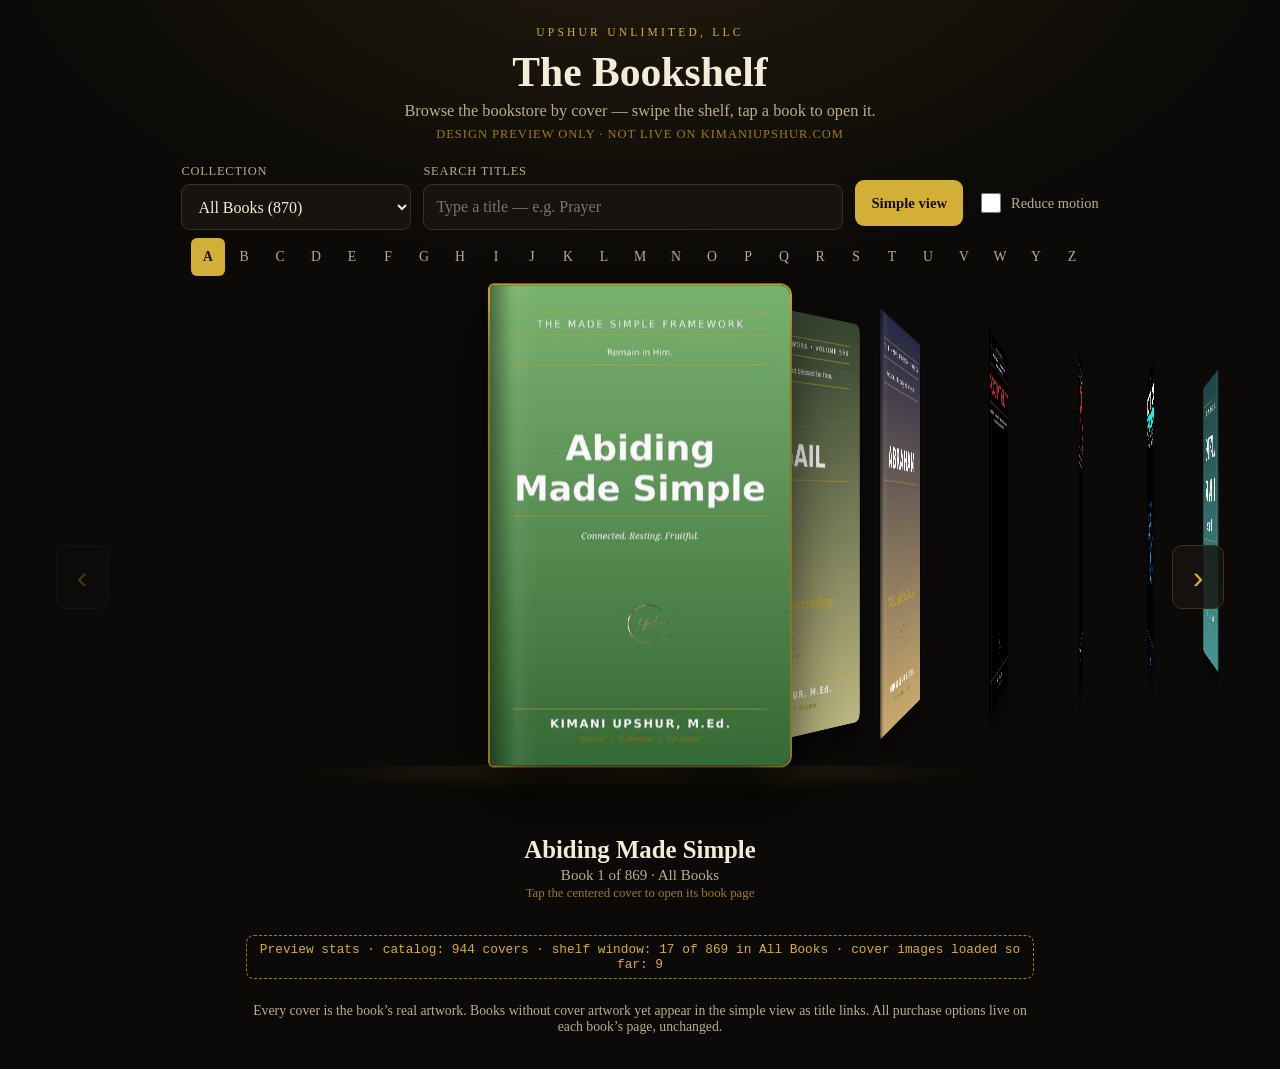
==== index.html @ 72aefc26 "Publish 3D carousel design preview (isolated; not the live bookstore)" ====
<!DOCTYPE html>
<html lang="en">
<head>
<meta charset="utf-8">
<meta name="viewport" content="width=device-width, initial-scale=1, viewport-fit=cover">
<title>The Bookshelf — 3D Cover Carousel Preview · kimaniupshur.com</title>
<link rel="stylesheet" href="carousel.css">
</head>
<body>
<header class="bs-head">
  <div class="bs-brand">Upshur Unlimited, LLC</div>
  <h1>The Bookshelf</h1>
  <p class="bs-sub">Browse the bookstore by cover — swipe the shelf, tap a book to open it.</p>
  <p class="bs-preview-note">Design preview only · not live on kimaniupshur.com</p>
</header>

<div class="bs-controls" role="search">
  <label class="bs-field">
    <span>Collection</span>
    <select id="catSel" aria-label="Choose a collection"></select>
  </label>
  <label class="bs-field bs-grow">
    <span>Search titles</span>
    <input id="searchBox" type="search" autocomplete="off" placeholder="Type a title — e.g. Prayer"
           aria-label="Search book titles" aria-expanded="false" aria-controls="searchResults">
  </label>
  <div class="bs-toggles">
    <button id="viewToggle" type="button" aria-pressed="false">Simple view</button>
    <label class="bs-check"><input type="checkbox" id="motionToggle"> Reduce motion</label>
  </div>
  <div id="searchResults" class="bs-results" role="listbox" aria-label="Search results" hidden></div>
</div>

<nav class="bs-az" id="azBar" aria-label="Jump to a letter"></nav>

<main>
  <section class="bs-stage-wrap" id="carouselWrap">
    <button class="bs-arrow" id="prevBtn" type="button" aria-label="Previous book">&#8249;</button>
    <div class="bs-stage" id="stage" tabindex="0" role="region"
         aria-roledescription="carousel" aria-label="Book cover carousel. Use arrow keys or swipe to browse."></div>
    <button class="bs-arrow" id="nextBtn" type="button" aria-label="Next book">&#8250;</button>
    <div class="bs-caption">
      <a id="capTitle" href="#">—</a>
      <div id="capMeta" aria-live="polite"></div>
      <div class="bs-hint">Tap the centered cover to open its book page</div>
    </div>
  </section>

  <section class="bs-simple" id="simpleView" hidden aria-label="Simple list view">
    <div class="bs-grid" id="simpleGrid"></div>
    <button id="moreBtn" type="button">Show more</button>
  </section>
</main>

<footer class="bs-foot">
  <div id="hud" class="bs-hud" aria-hidden="true"></div>
  <p>Every cover is the book&rsquo;s real artwork. Books without cover artwork yet appear in the simple view as title links. All purchase options live on each book&rsquo;s page, unchanged.</p>
</footer>

<script src="books-data.js"></script>
<script src="carousel.js"></script>
</body>
</html>
---- carousel.css ----
/* The Bookshelf — 3D cover carousel (Upshur Unlimited preview)
   Dark bookstore theme with the brand gold. Framework-free. */
:root{
  --gold:#d4af37; --gold-dim:#9a7d24; --ink:#f4ecd8; --ink-dim:#b8ad8f;
  --bg:#0b0a08; --panel:#171410; --line:#3a3222; --cover-w:240px;
}
*{box-sizing:border-box}
html,body{margin:0;padding:0}
body{
  background:radial-gradient(1200px 700px at 50% -10%, #241c0e 0%, var(--bg) 55%) , var(--bg);
  color:var(--ink); font-family:Georgia,'Times New Roman',serif;
  -webkit-font-smoothing:antialiased; min-height:100vh;
}
.bs-head{text-align:center;padding:26px 16px 4px}
.bs-brand{color:var(--gold);letter-spacing:.28em;text-transform:uppercase;font-size:.72rem}
.bs-head h1{margin:.25em 0 .1em;font-size:clamp(1.7rem,5vw,2.6rem);font-weight:600;color:var(--ink)}
.bs-sub{margin:0;color:var(--ink-dim);font-size:clamp(.9rem,2.6vw,1.02rem)}
.bs-preview-note{margin:.55em 0 0;color:var(--gold-dim);font-size:.78rem;letter-spacing:.08em;text-transform:uppercase}

/* ---------- controls ---------- */
.bs-controls{
  position:relative;display:flex;flex-wrap:wrap;gap:12px;align-items:end;justify-content:center;
  max-width:1020px;margin:18px auto 6px;padding:0 14px;
}
.bs-field{display:flex;flex-direction:column;gap:5px;font-size:.78rem;letter-spacing:.06em;
  text-transform:uppercase;color:var(--ink-dim)}
.bs-field.bs-grow{flex:1 1 220px;max-width:420px}
.bs-controls select,.bs-controls input[type=search]{
  font:inherit;font-size:1rem;text-transform:none;letter-spacing:0;color:var(--ink);
  background:var(--panel);border:1px solid var(--line);border-radius:9px;padding:10px 12px;min-height:46px;width:100%;
}
.bs-controls select:focus,.bs-controls input:focus{outline:2px solid var(--gold);outline-offset:1px}
.bs-toggles{display:flex;align-items:center;gap:14px;padding-bottom:4px}
#viewToggle{
  font:inherit;font-size:.92rem;color:#141005;background:var(--gold);border:0;border-radius:9px;
  padding:11px 16px;min-height:46px;cursor:pointer;font-weight:700;
}
#viewToggle[aria-pressed=true]{background:var(--panel);color:var(--gold);box-shadow:inset 0 0 0 1px var(--gold)}
.bs-check{display:flex;align-items:center;gap:7px;font-size:.9rem;color:var(--ink-dim);cursor:pointer;min-height:46px}
.bs-check input{width:20px;height:20px;accent-color:var(--gold)}
.bs-results{
  position:absolute;top:calc(100% + 4px);left:50%;transform:translateX(-50%);
  width:min(560px,92vw);background:var(--panel);border:1px solid var(--gold-dim);border-radius:10px;
  z-index:60;overflow:hidden;box-shadow:0 18px 44px rgba(0,0,0,.6);
}
.bs-results button{
  display:flex;justify-content:space-between;gap:10px;width:100%;text-align:left;font:inherit;
  background:none;border:0;border-bottom:1px solid #262015;color:var(--ink);padding:12px 14px;cursor:pointer;
}
.bs-results button:last-child{border-bottom:0}
.bs-results button:hover,.bs-results button:focus{background:#241d10;outline:none}
.bs-results .r-coll{color:var(--ink-dim);font-size:.8rem;white-space:nowrap}
.bs-results .r-none{padding:12px 14px;color:var(--ink-dim)}

/* ---------- A-Z ---------- */
.bs-az{display:flex;flex-wrap:wrap;gap:2px;justify-content:center;max-width:1020px;margin:8px auto 0;padding:0 10px}
.bs-az button{
  font:inherit;font-size:.86rem;min-width:34px;min-height:38px;padding:4px 0;background:none;border:0;
  color:var(--ink-dim);cursor:pointer;border-radius:6px;
}
.bs-az button:hover,.bs-az button:focus{color:var(--gold);outline:1px solid var(--gold-dim)}
.bs-az button.cur{color:#141005;background:var(--gold);font-weight:700}

/* ---------- stage ---------- */
.bs-stage-wrap{position:relative;max-width:1180px;margin:4px auto 0;padding:0 6px}
.bs-stage{
  position:relative;height:calc(var(--cover-w)*1.6 + 74px);min-height:340px;overflow:hidden;
  perspective:1150px;perspective-origin:50% 42%;
  touch-action:none;cursor:grab;border-radius:14px;outline-offset:3px;
}
.bs-stage:active{cursor:grabbing}
.bs-stage:focus-visible{outline:2px solid var(--gold)}
.bs-stage::after{ /* shelf floor */
  content:"";position:absolute;left:6%;right:6%;bottom:26px;height:44px;border-radius:50%;
  background:radial-gradient(50% 100% at 50% 0%, rgba(212,175,55,.16), rgba(0,0,0,0) 70%);
  pointer-events:none;
}
.bs-fade{position:absolute;top:0;bottom:0;width:12%;z-index:40;pointer-events:none}
.bk{
  position:absolute;left:50%;top:46%;width:var(--cover-w);height:calc(var(--cover-w)*1.6);
  margin:0;padding:0;border:0;background:#1d1912;border-radius:4px 10px 10px 4px;
  transform-style:preserve-3d;will-change:transform;
  box-shadow:0 18px 34px rgba(0,0,0,.55);
}
.bk img{width:100%;height:100%;object-fit:contain;display:block;border-radius:inherit;background:#1d1912;
  -webkit-user-drag:none;user-select:none;pointer-events:none}
.bk::before{ /* spine shading on the left edge */
  content:"";position:absolute;inset:0;border-radius:inherit;pointer-events:none;
  background:linear-gradient(90deg, rgba(0,0,0,.38) 0%, rgba(0,0,0,0) 7%, rgba(255,255,255,.06) 9%, rgba(0,0,0,0) 16%);
}
.bk.is-center{box-shadow:0 30px 60px rgba(0,0,0,.7), 0 0 0 2px var(--gold)}
.bs-arrow{
  position:absolute;top:42%;z-index:50;width:52px;height:64px;font-size:2rem;line-height:1;
  color:var(--gold);background:rgba(23,20,16,.82);border:1px solid var(--line);border-radius:10px;cursor:pointer;
}
.bs-arrow:hover{border-color:var(--gold)}
.bs-arrow:disabled{opacity:.28;cursor:default}
#prevBtn{left:6px}#nextBtn{right:6px}
.bs-caption{text-align:center;padding:2px 14px 8px;position:relative;z-index:45}
#capTitle{
  color:var(--ink);font-size:clamp(1.15rem,3.4vw,1.55rem);text-decoration:none;font-weight:600;
}
#capTitle:hover{color:var(--gold);text-decoration:underline}
#capMeta{color:var(--ink-dim);margin-top:3px;font-size:.94rem}
.bs-hint{color:var(--gold-dim);font-size:.8rem;margin-top:2px}

/* ---------- simple view ---------- */
.bs-simple{max-width:1080px;margin:10px auto;padding:0 14px 8px}
.bs-grid{display:grid;grid-template-columns:repeat(auto-fill,minmax(104px,1fr));gap:16px 12px}
.bs-cell{text-decoration:none;color:var(--ink);display:block}
.bs-cell img{width:100%;aspect-ratio:5/8;object-fit:contain;background:#1d1912;border-radius:4px 8px 8px 4px;display:block}
.bs-cell .c-title{display:block;margin-top:6px;font-size:.82rem;line-height:1.25;color:var(--ink-dim)}
.bs-cell:hover .c-title{color:var(--gold)}
.bs-cell-text{
  aspect-ratio:5/8;display:flex;align-items:center;justify-content:center;text-align:center;padding:10px;
  border:1px solid var(--gold-dim);border-radius:4px 8px 8px 4px;color:var(--gold);font-size:.86rem;background:#14110a;
}
#moreBtn{
  display:block;margin:20px auto 4px;font:inherit;padding:12px 26px;min-height:48px;cursor:pointer;
  background:var(--panel);color:var(--gold);border:1px solid var(--gold-dim);border-radius:9px;
}
#moreBtn[hidden]{display:none}

/* ---------- footer ---------- */
.bs-foot{max-width:820px;margin:26px auto 34px;padding:0 16px;text-align:center;color:var(--ink-dim);font-size:.86rem}
.bs-hud{
  display:inline-block;margin-bottom:10px;padding:6px 12px;border:1px dashed var(--gold-dim);border-radius:8px;
  color:var(--gold);font-size:.8rem;font-family:ui-monospace,Menlo,monospace;
}
body.reduced-motion *{transition:none !important;animation:none !important}

@media (max-width:560px){
  .bs-stage{height:calc(var(--cover-w)*1.6 + 58px)}
  .bs-arrow{width:44px;height:56px;top:38%}
  .bs-toggles{width:100%;justify-content:center}
}
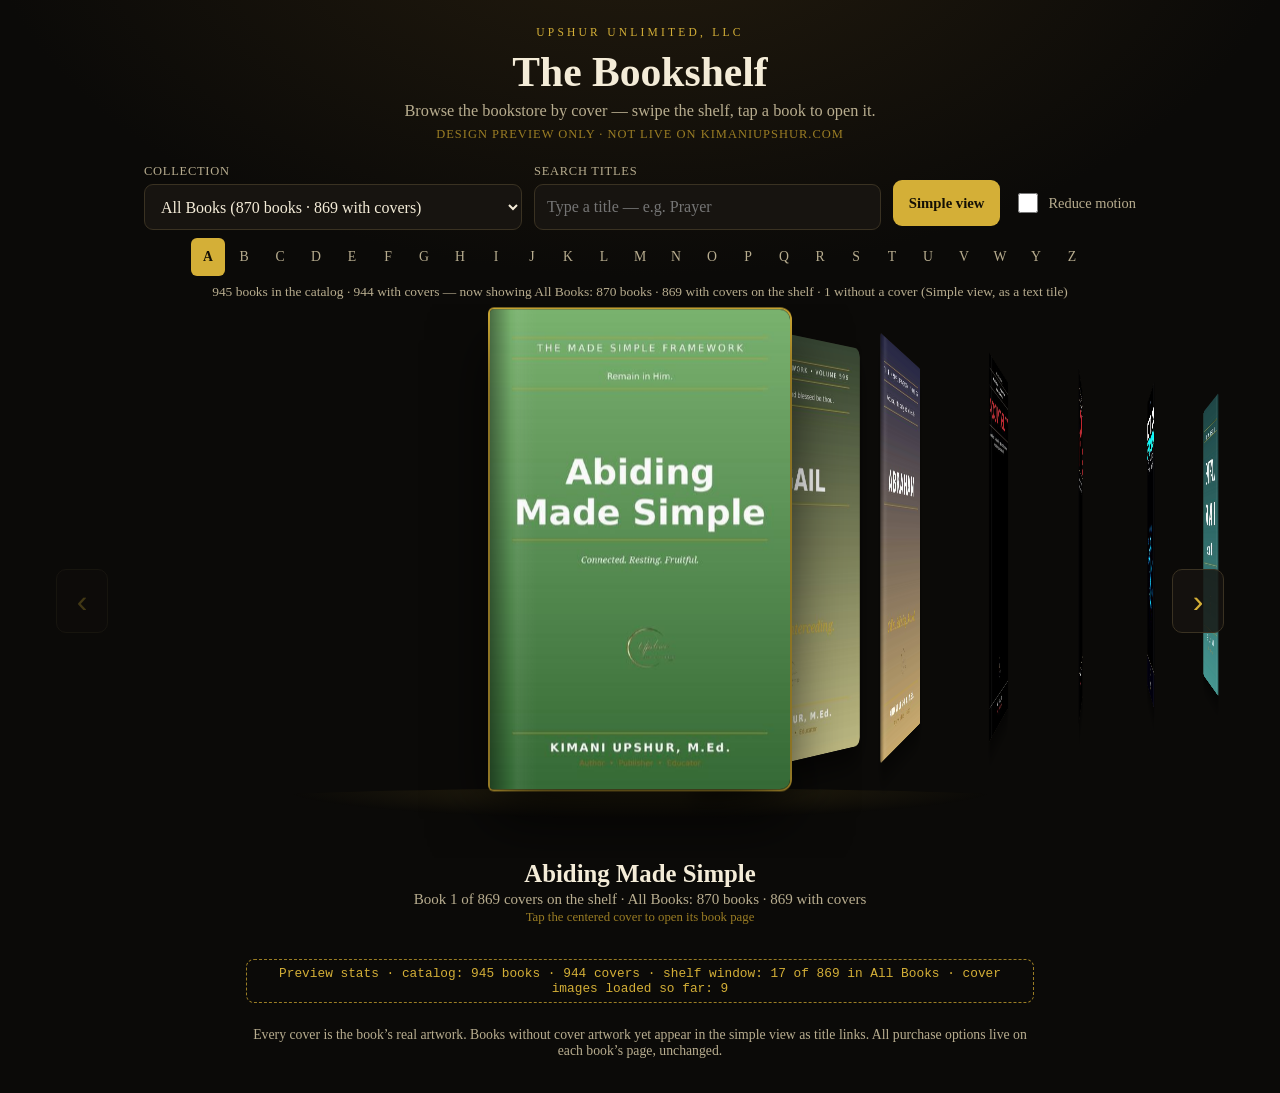
==== commit ac0305d4: "Add /integrated/ Books-page carousel preview; preserve root demo (momentum build)" ====
--- a/index.html
+++ b/index.html
@@ -33,6 +33,8 @@
 
 <nav class="bs-az" id="azBar" aria-label="Jump to a letter"></nav>
 
+<p class="bs-stats" id="bsStats" role="note"></p>
+
 <main>
   <section class="bs-stage-wrap" id="carouselWrap">
     <button class="bs-arrow" id="prevBtn" type="button" aria-label="Previous book">&#8249;</button>
--- a/carousel.css
+++ b/carousel.css
@@ -60,6 +60,7 @@
 }
 .bs-az button:hover,.bs-az button:focus{color:var(--gold);outline:1px solid var(--gold-dim)}
 .bs-az button.cur{color:#141005;background:var(--gold);font-weight:700}
+.bs-stats{text-align:center;color:var(--ink-dim);font-size:.84rem;margin:8px auto 0;max-width:1020px;padding:0 12px}
 
 /* ---------- stage ---------- */
 .bs-stage-wrap{position:relative;max-width:1180px;margin:4px auto 0;padding:0 6px}
